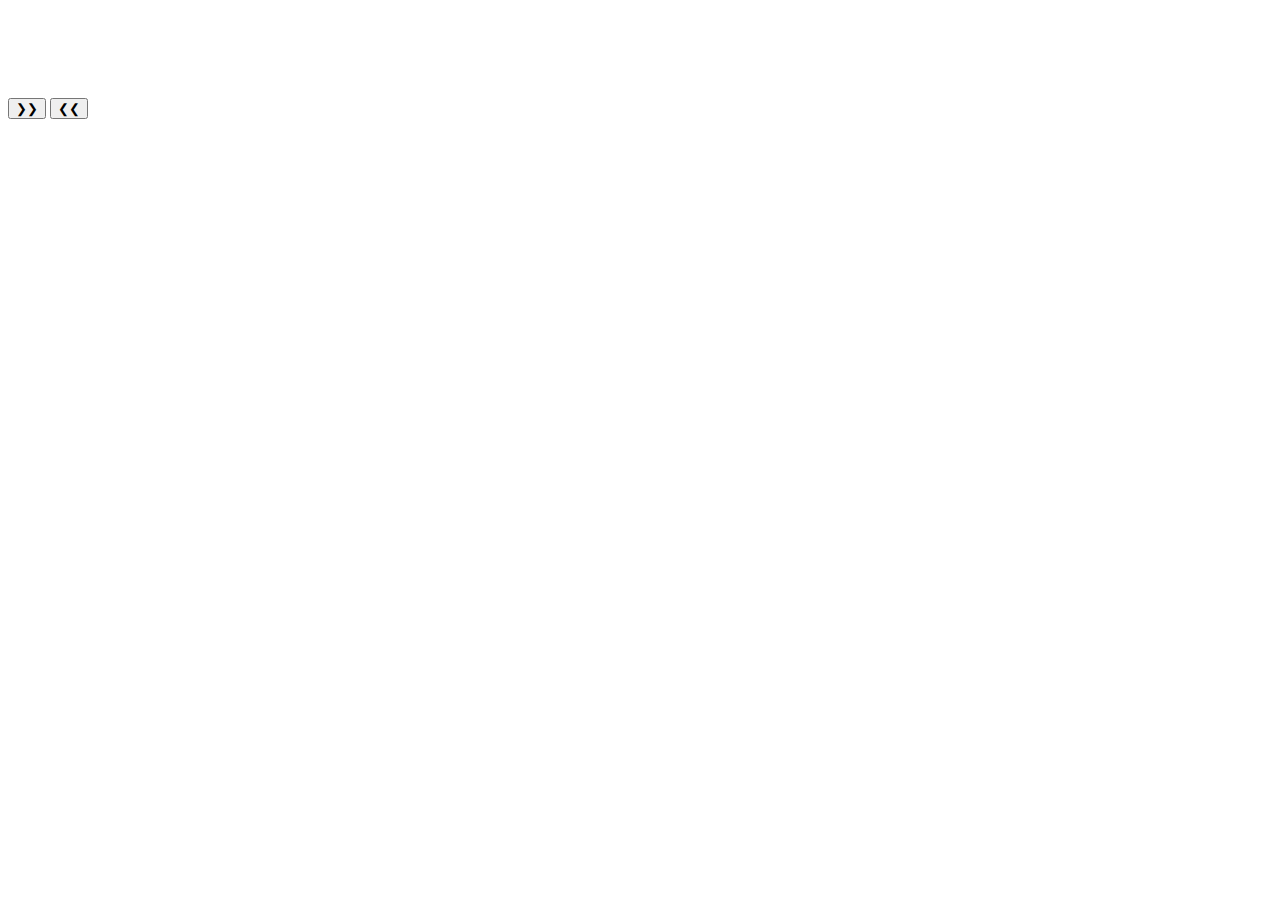
==== build-carousel/index.html @ 406239dd "build main structure in index.html" ====
<!DOCTYPE html>
<html lang="en">
  <head>
    <meta charset="UTF-8" />
    <meta http-equiv="X-UA-Compatible" content="IE=edge" />
    <meta name="viewport" content="width=device-width, initial-scale=1.0" />
    <link rel="stylesheet" href="style.css" />
    <title>Carousel</title>
  </head>
  <body>
    <div class="container">
      <div class="wraper-item">
        <img src="" alt="" />
      </div>
      <div class="wraper-item">
        <img src="" alt="" />
      </div>
      <div class="wraper-item">
        <img src="" alt="" />
      </div>
      <div class="wraper-item">
        <img src="" alt="" />
      </div>
      <div class="wraper-item">
        <img src="" alt="" />
      </div>
    </div>
    <div class="wraper-actions">
      <button>❯❯</button>
      <button>❮❮</button>
    </div>
    <script src="script.js"></script>
  </body>
</html>
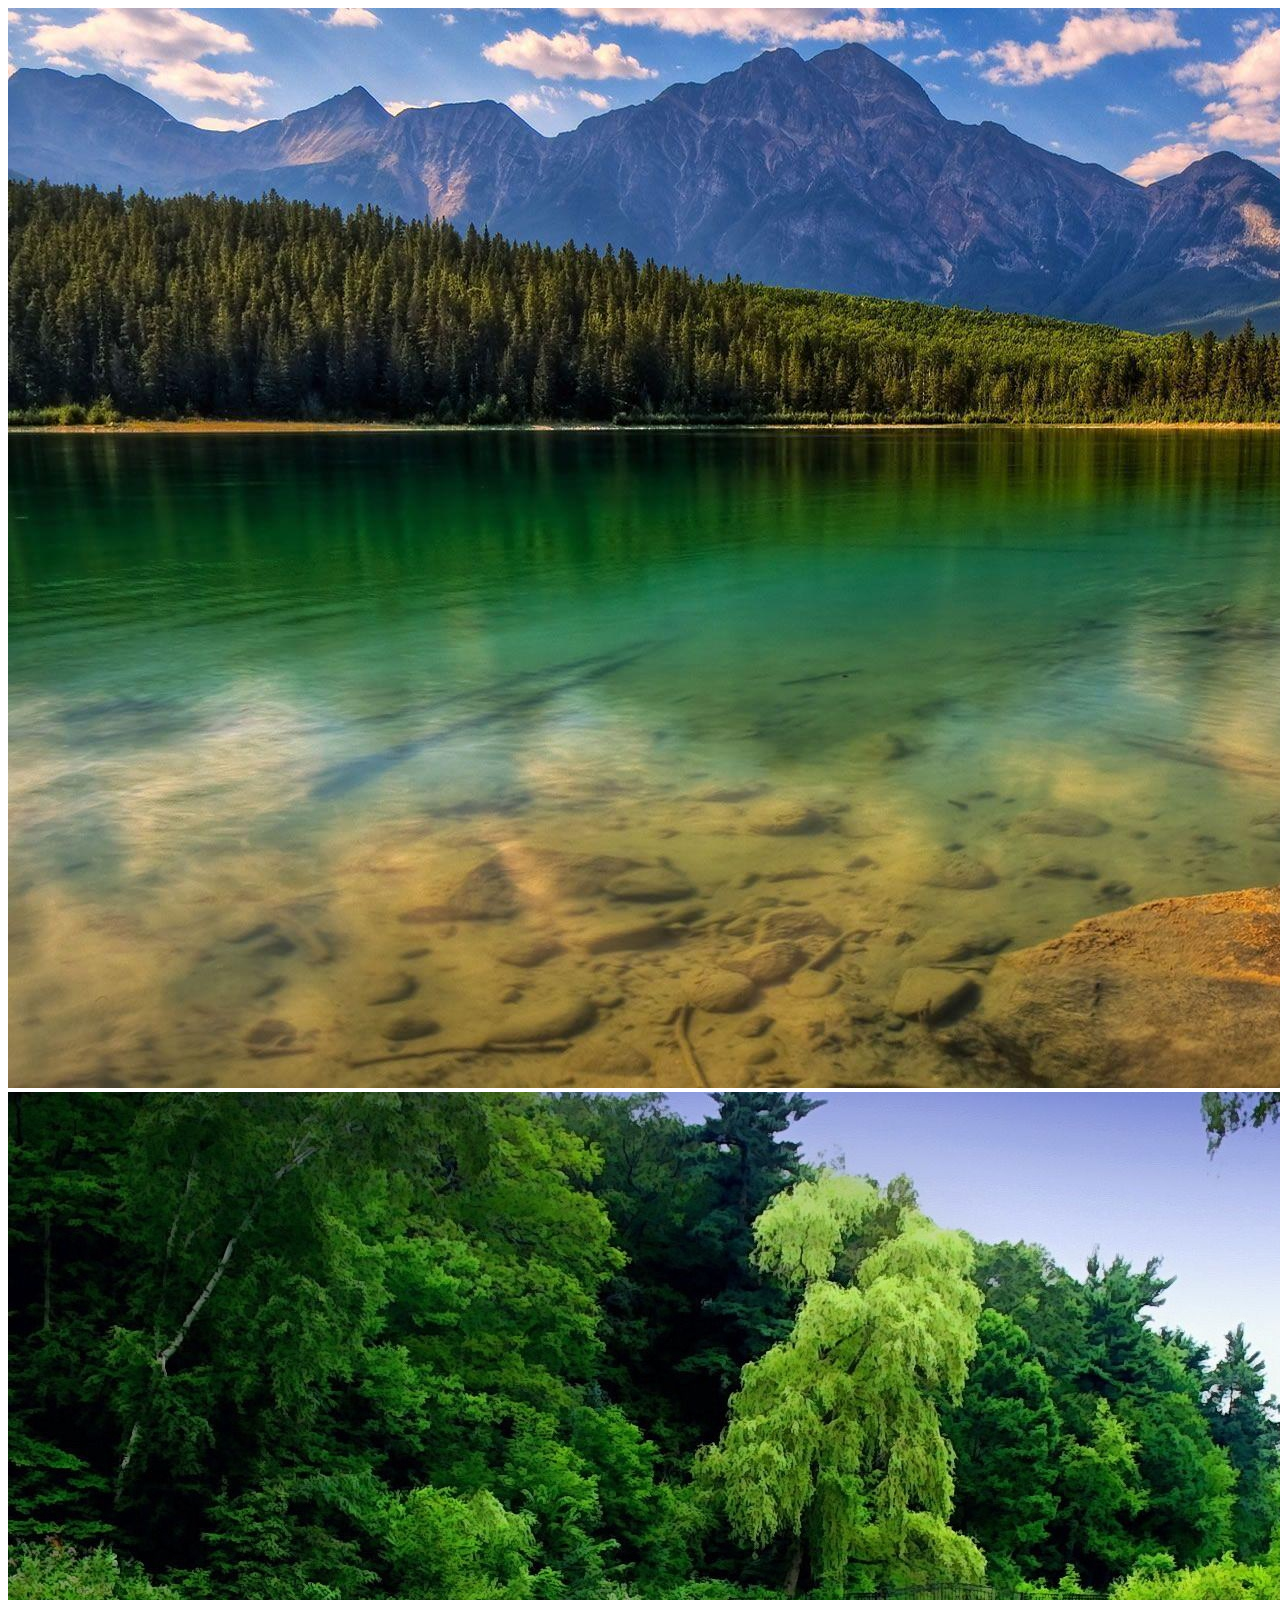
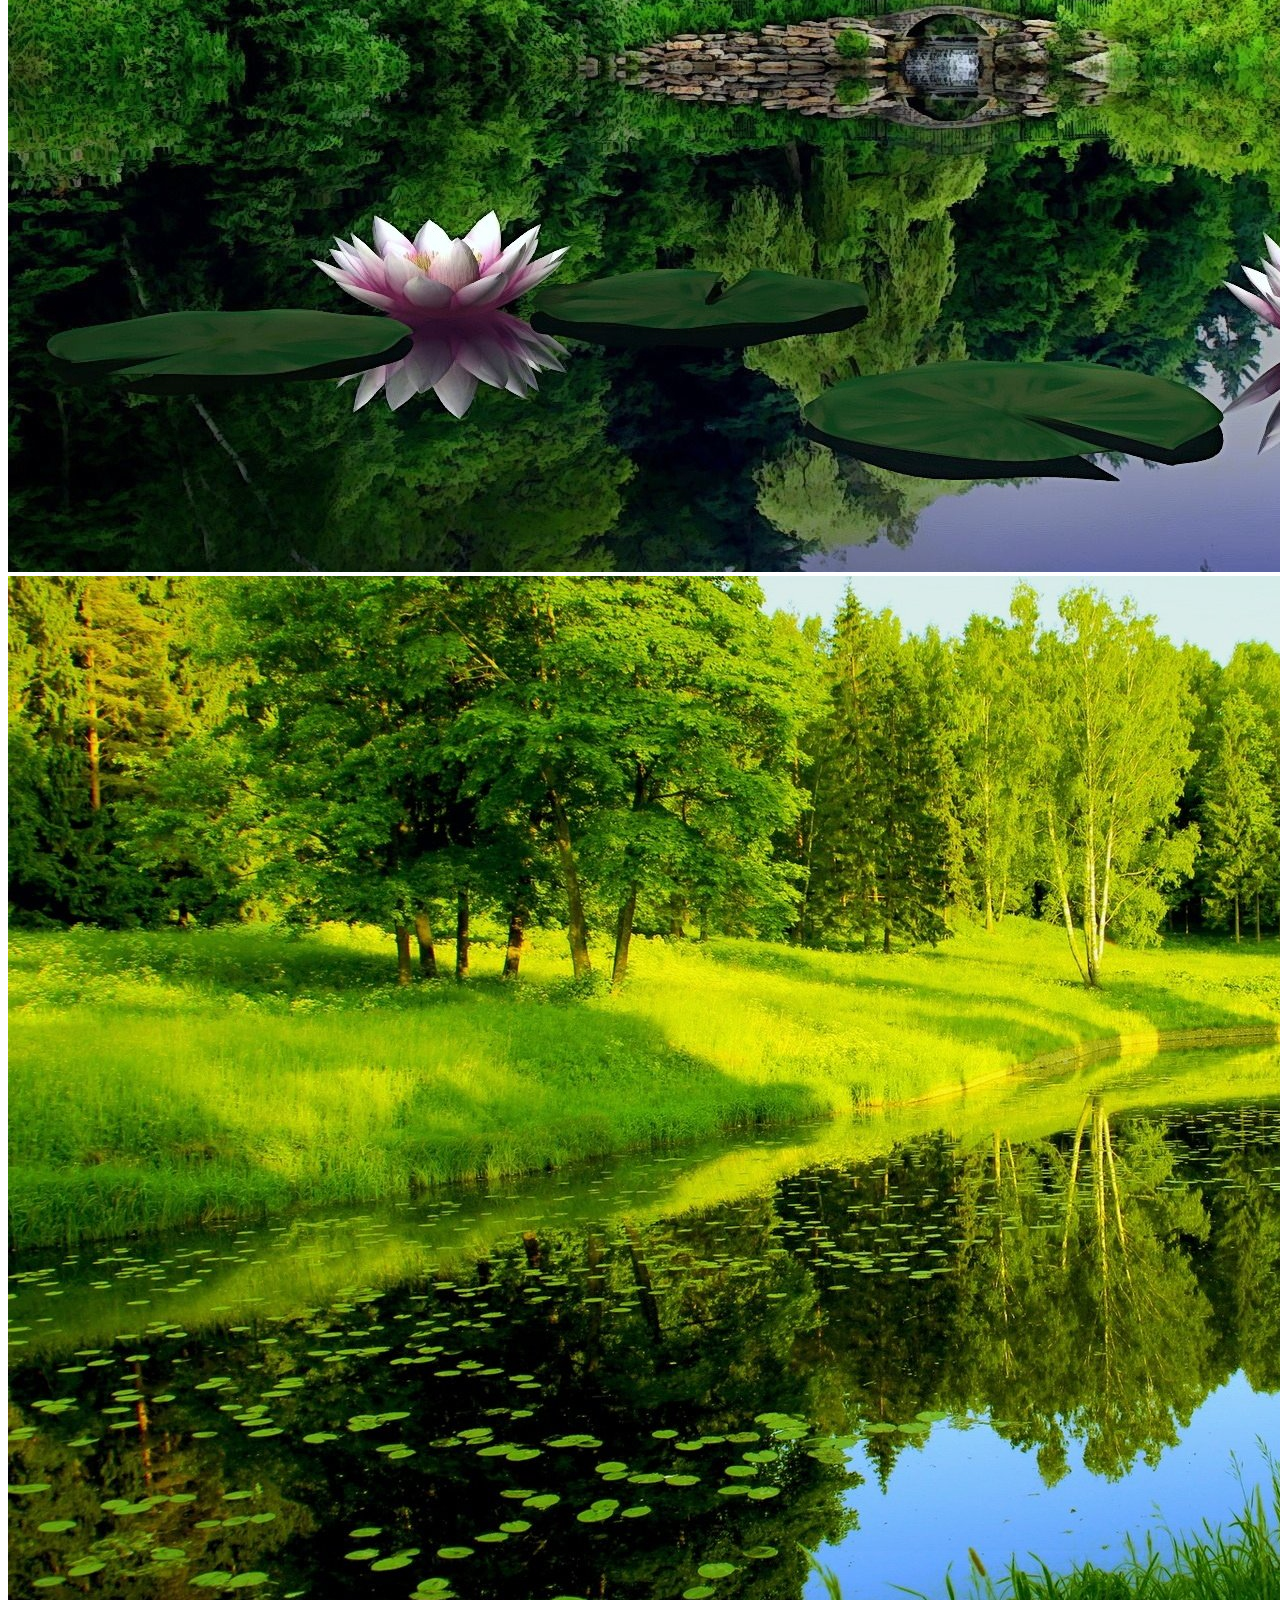
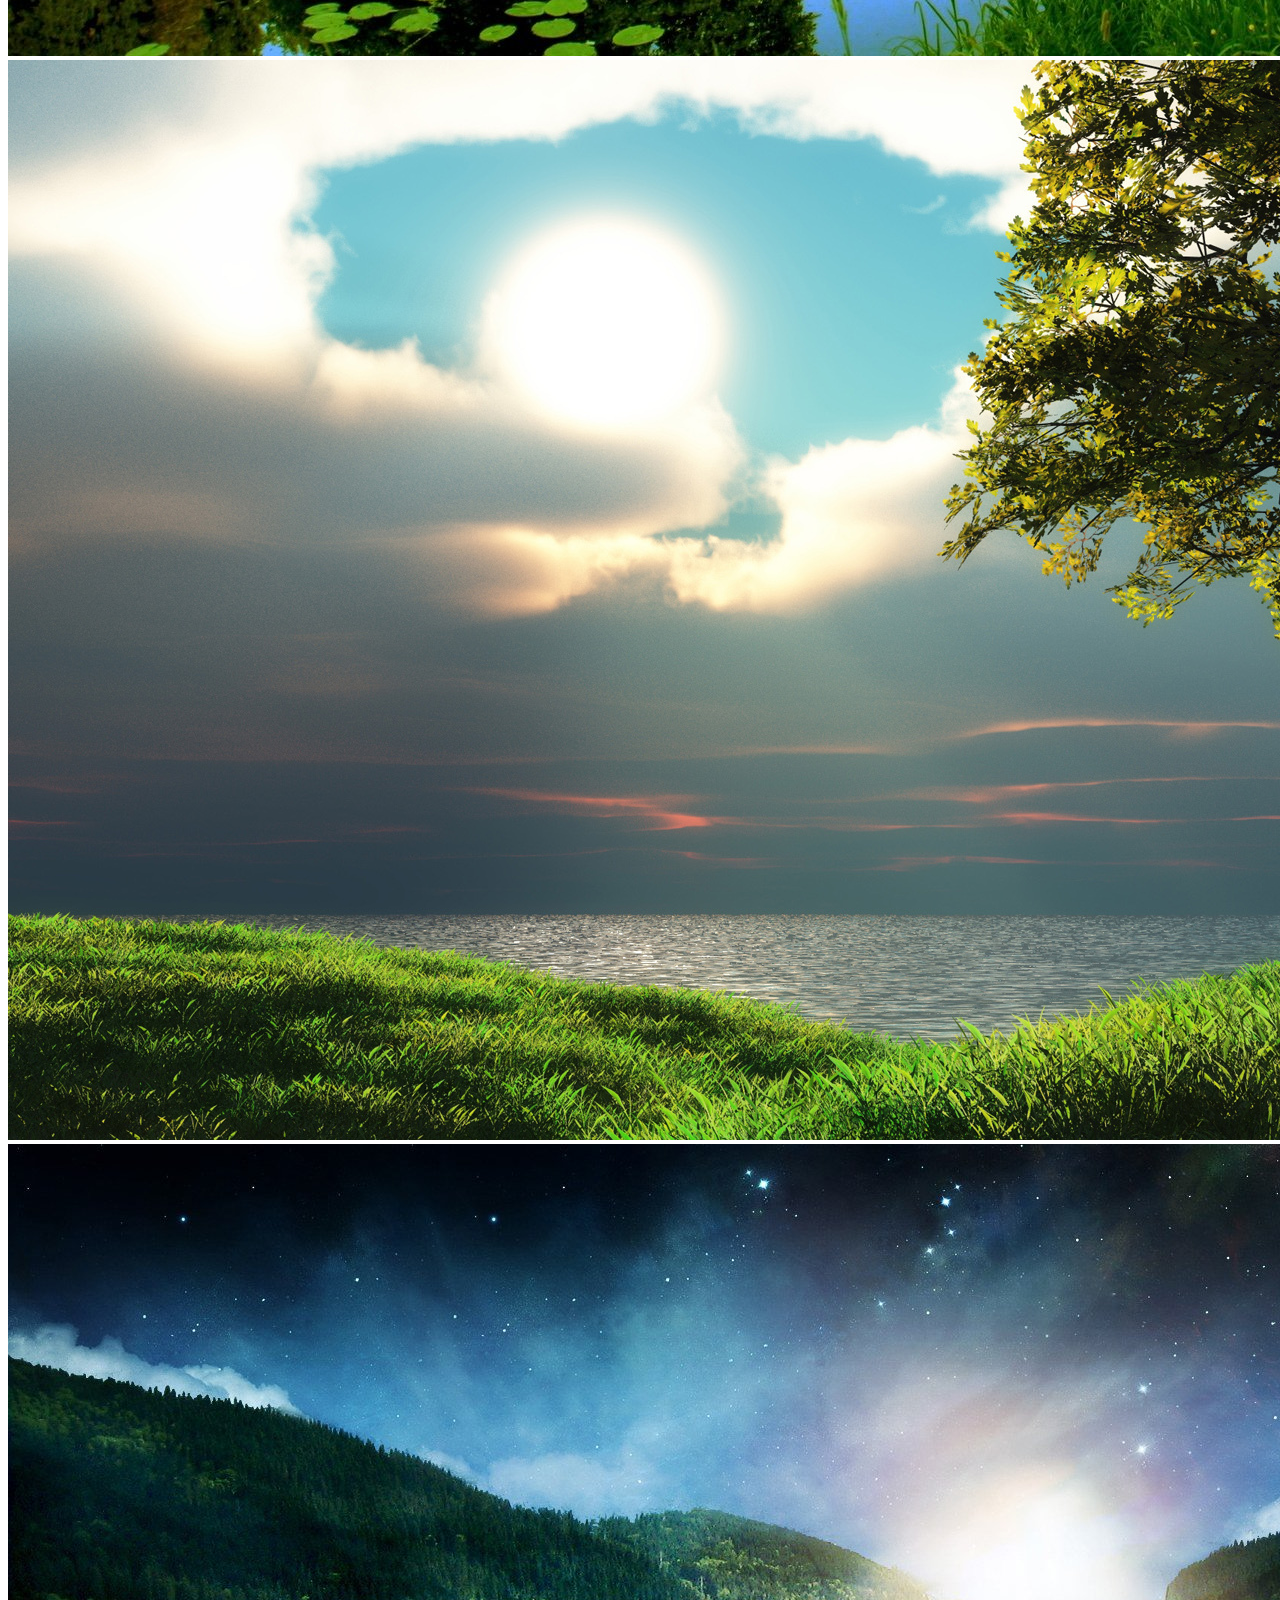
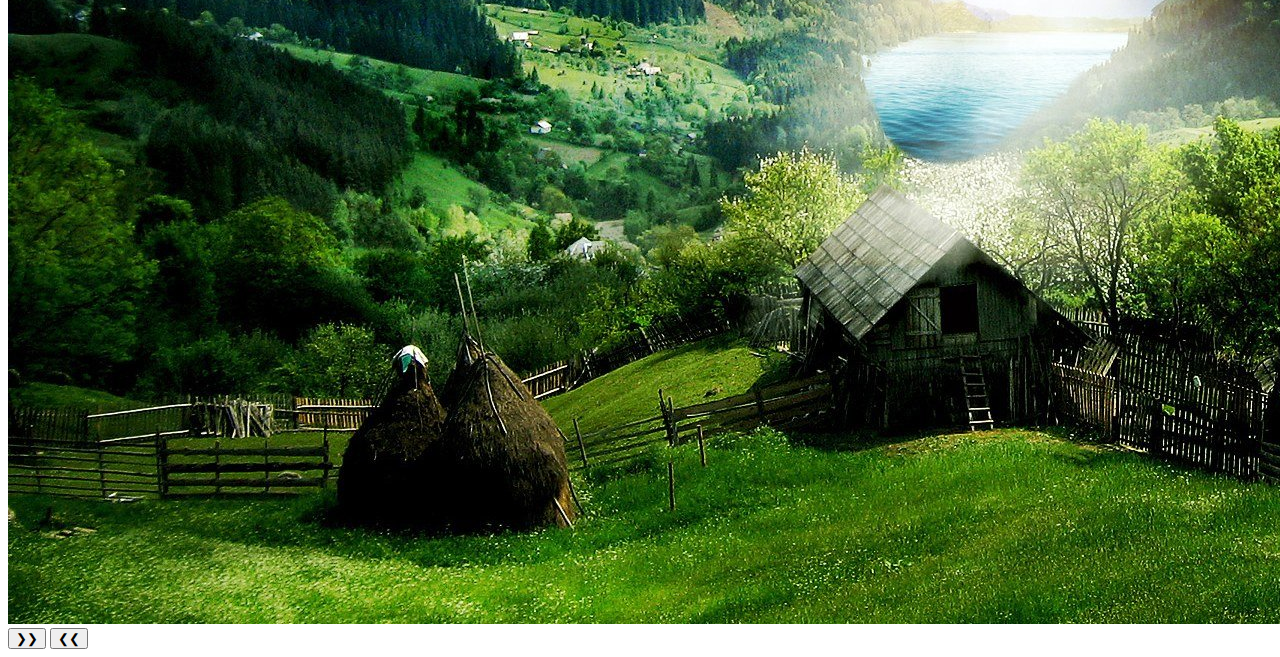
==== commit a71decb8: "added images to index.html, and some more class atributes to the elements" ====
--- a/build-carousel/index.html
+++ b/build-carousel/index.html
@@ -9,26 +9,32 @@
   </head>
   <body>
     <div class="container">
+      <div class="wraper-item item-visible">
+        <img src="images/1.jpg" class="img" />
+      </div>
+
       <div class="wraper-item">
-        <img src="" alt="" />
+        <img src="images/2.jpg" class="img" />
       </div>
+
       <div class="wraper-item">
-        <img src="" alt="" />
+        <img src="images/3.jpg" class="img" />
       </div>
+
       <div class="wraper-item">
-        <img src="" alt="" />
+        <img src="images/4.jpg" class="img" />
       </div>
+
       <div class="wraper-item">
-        <img src="" alt="" />
+        <img src="images/5.jpg" class="img" />
       </div>
-      <div class="wraper-item">
-        <img src="" alt="" />
+
+      <div class="wraper-actions">
+        <button id="btn-next" aria-label="Next Slide">❯❯</button>
+        <button id="btn-prev" aria-label="Previous Slide">❮❮</button>
       </div>
     </div>
-    <div class="wraper-actions">
-      <button>❯❯</button>
-      <button>❮❮</button>
-    </div>
+
     <script src="script.js"></script>
   </body>
 </html>
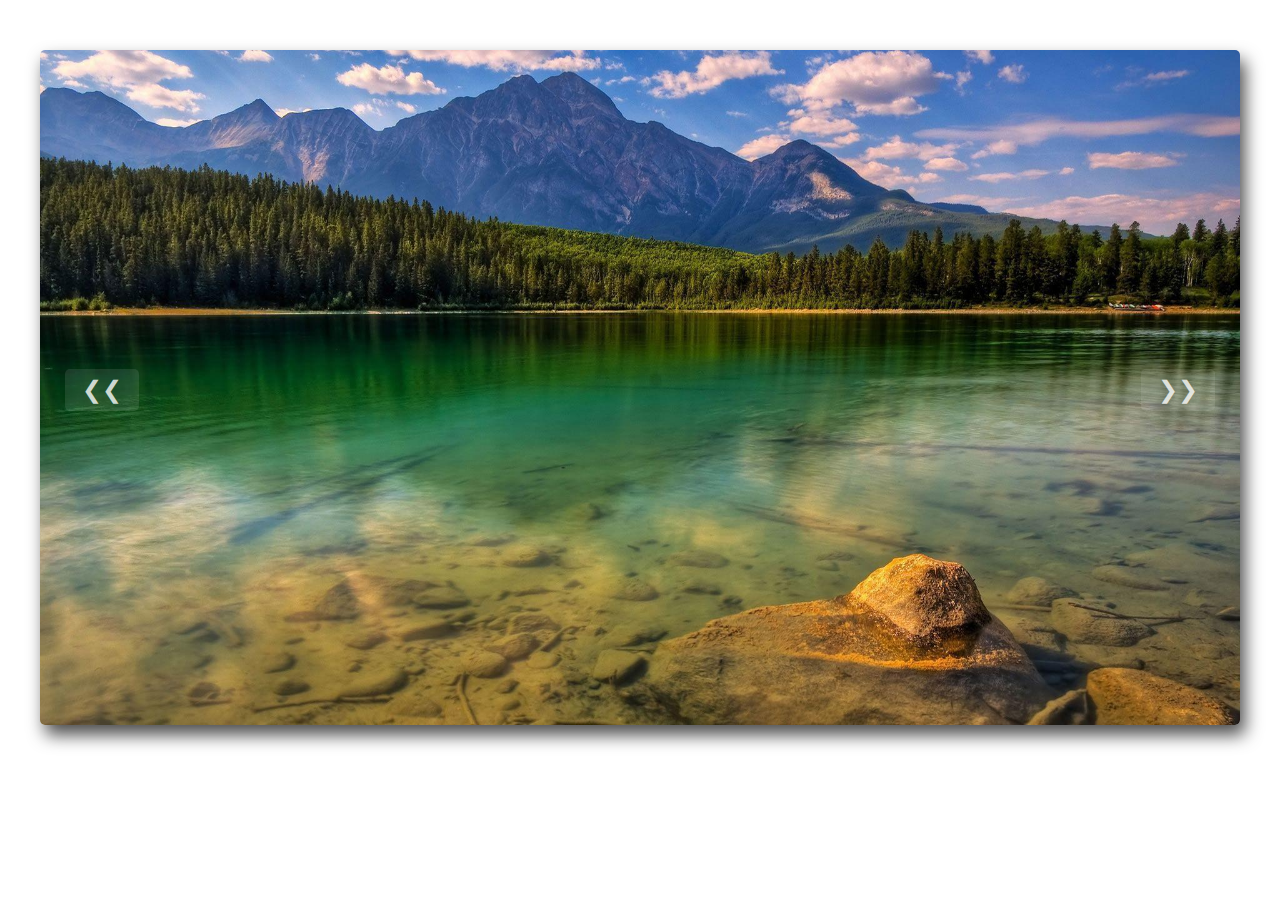
==== commit da4dd568: "styled images and buttons in style.css" ====
--- a/build-carousel/index.html
+++ b/build-carousel/index.html
@@ -30,8 +30,12 @@
       </div>
 
       <div class="wraper-actions">
-        <button id="btn-next" aria-label="Next Slide">❯❯</button>
-        <button id="btn-prev" aria-label="Previous Slide">❮❮</button>
+        <button id="btn-prev" class="btn btn-prev" aria-label="Previous Slide">
+          ❮❮
+        </button>
+        <button id="btn-next" class="btn btn-next" aria-label="Next Slide">
+          ❯❯
+        </button>
       </div>
     </div>
 
--- a/build-carousel/style.css
+++ b/build-carousel/style.css
@@ -0,0 +1,63 @@
+body,
+* {
+  margin: 0;
+  padding: 0;
+  box-sizing: border-box;
+}
+
+.container {
+  max-width: 1200px;
+  position: relative;
+  margin: 50px auto;
+}
+
+.wraper-item,
+.wraper-item-hidden {
+  display: none;
+}
+
+.item-visible {
+  display: block;
+}
+
+.img {
+  width: 100%;
+  max-width: 1200px;
+  height: auto;
+  border-radius: 5px;
+  box-shadow: 5px 10px 17px #4d4d4d;
+}
+
+.wraper-actions {
+  width: 100%;
+  display: flex;
+  justify-content: space-between;
+  position: absolute;
+  top: 50%;
+  transform: translateY(-50%);
+}
+
+.btn {
+  padding: 7px 17px;
+  font-size: 24px;
+  background: rgba(255, 255, 255, 0.1);
+  color: rgba(255, 255, 255, 0.8);
+  border: none;
+  border-radius: 5px;
+}
+
+.btn:hover,
+.btn:focus {
+  background: rgba(255, 255, 255, 0.5);
+  color: #333;
+  cursor: pointer;
+  transition: 0.3s ease-in-out;
+}
+
+.btn-prev {
+  margin-left: 25px;
+}
+
+.btn-next {
+  margin-right: 25px;
+}
